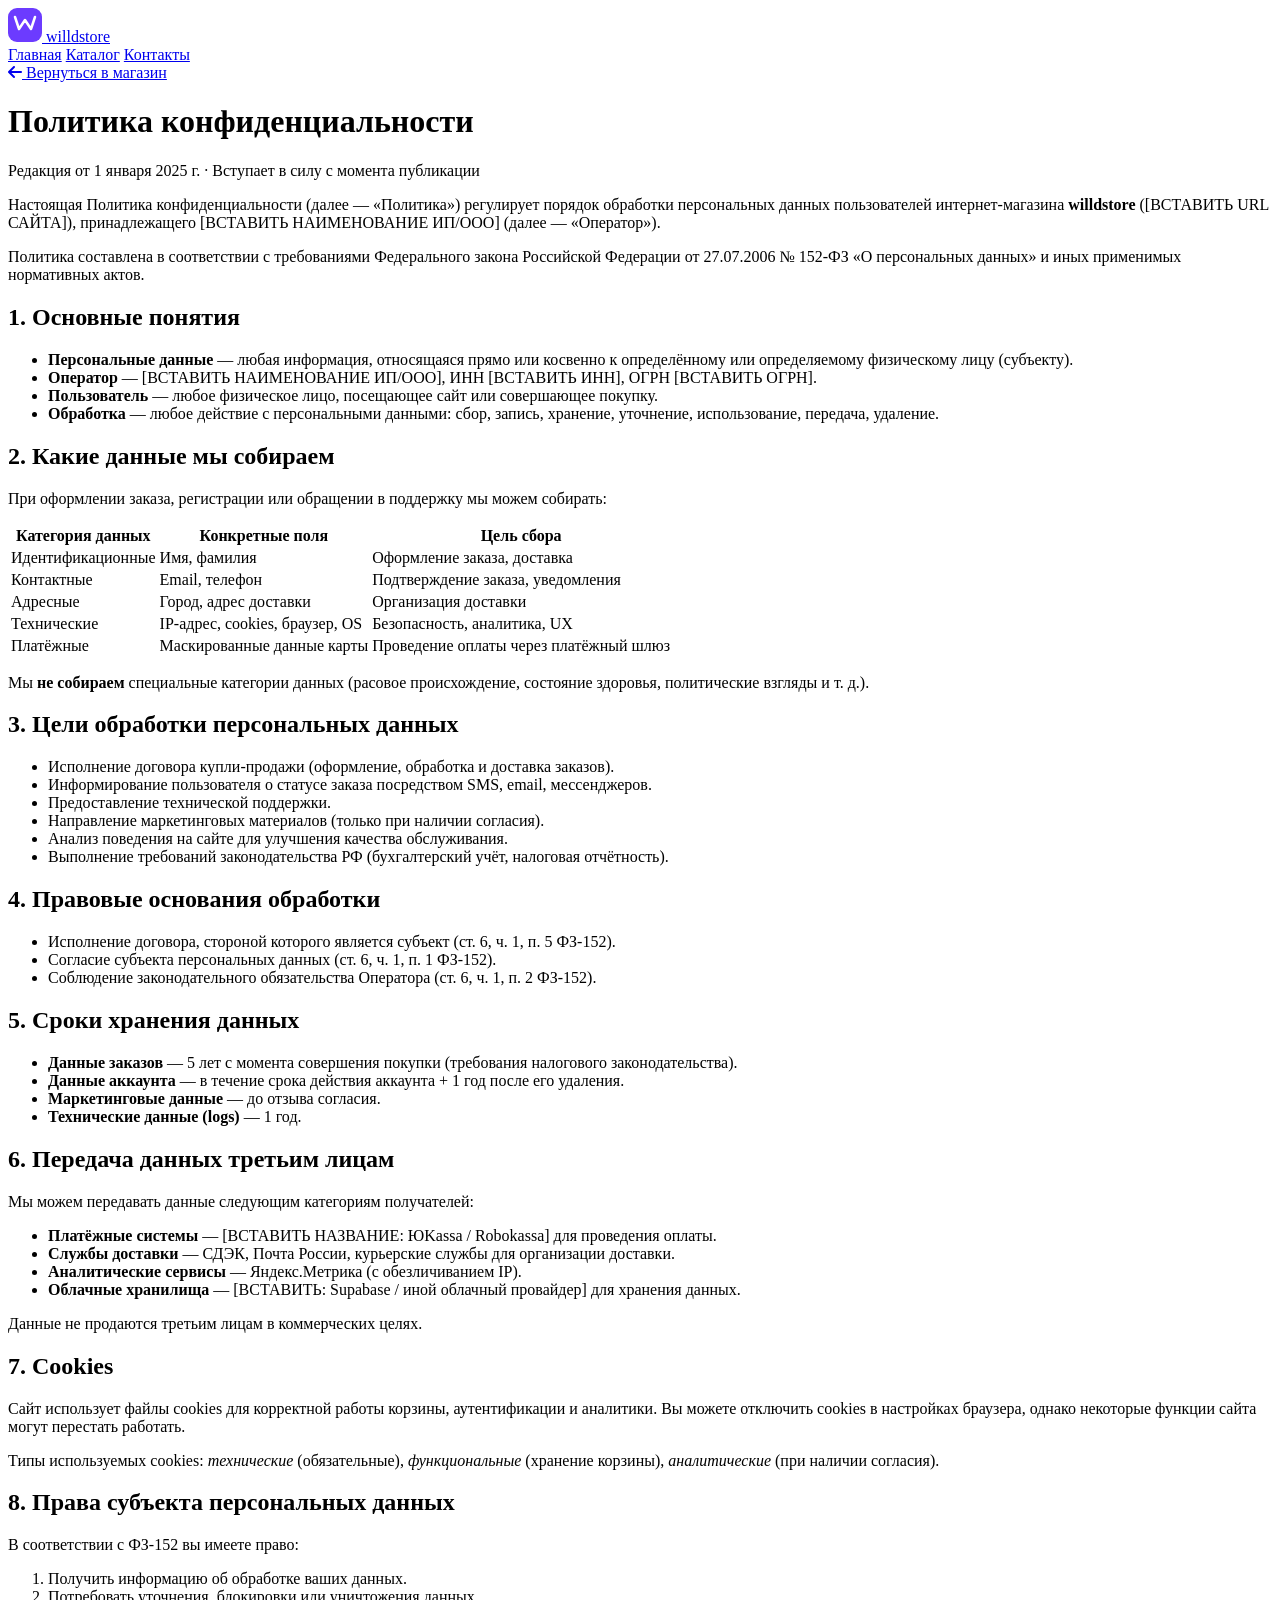
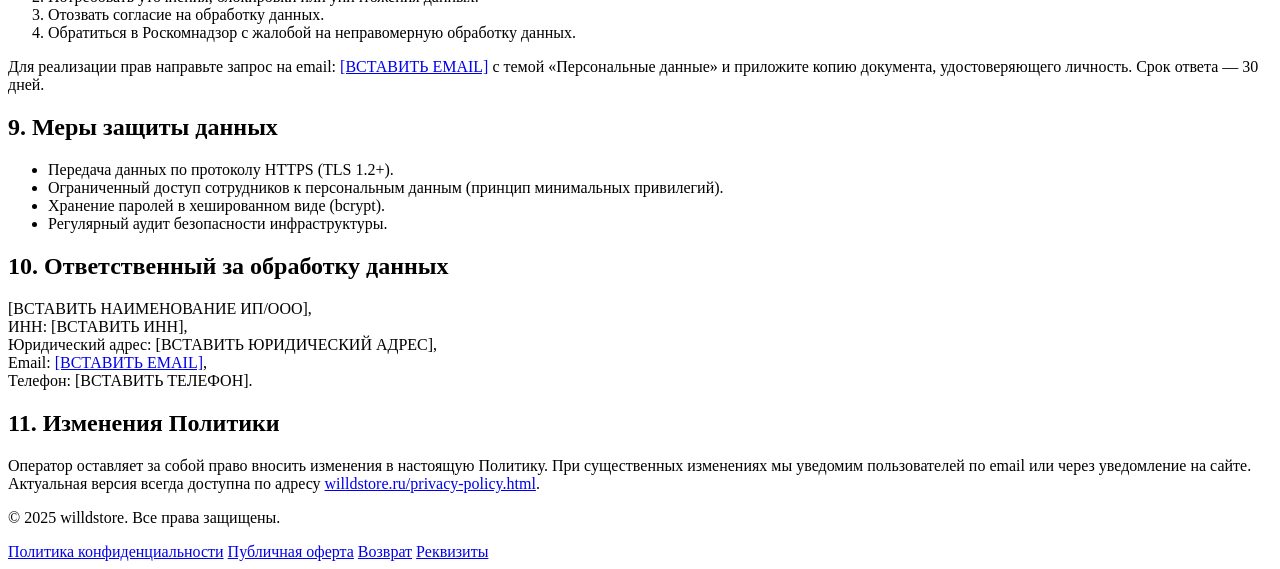
==== privacy-policy.html @ 0d5abaae "Add files via upload" ====
<!DOCTYPE html>
<html lang="ru">
<head>
  <meta charset="UTF-8">
  <meta name="viewport" content="width=device-width, initial-scale=1.0">
  <title>Политика конфиденциальности | willdstore</title>
  <meta name="description" content="Политика конфиденциальности и обработки персональных данных интернет-магазина willdstore в соответствии с Федеральным законом №152-ФЗ.">
  <meta name="robots" content="noindex, follow">
  <link rel="stylesheet" href="css/style.css">
  <link rel="stylesheet"
    href="https://cdnjs.cloudflare.com/ajax/libs/font-awesome/6.5.0/css/all.min.css"
    crossorigin="anonymous" referrerpolicy="no-referrer">
  <link rel="preconnect" href="https://fonts.googleapis.com">
  <link href="https://fonts.googleapis.com/css2?family=Inter:wght@400;500;600;700;800&display=swap" rel="stylesheet">
  <style>
    body { opacity: 1; }
  </style>
</head>
<body class="is-loaded">

<!-- Минималистичная шапка -->
<header class="header" role="banner">
  <div class="container header__inner">
    <a href="index.html" class="header__logo" aria-label="willdstore — главная">
      <svg width="34" height="34" viewBox="0 0 34 34" fill="none" aria-hidden="true">
        <rect width="34" height="34" rx="9" fill="#6c3bff"/>
        <path d="M7 9l4 12 6-9 6 9 4-12" stroke="#fff" stroke-width="2.5" stroke-linecap="round" stroke-linejoin="round"/>
      </svg>
      willd<span class="header__logo-accent">store</span>
    </a>
    <nav class="header__nav" aria-label="Основная навигация">
      <a href="index.html#/" class="nav__link">Главная</a>
      <a href="index.html#/catalog" class="nav__link">Каталог</a>
      <a href="contacts.html" class="nav__link">Контакты</a>
    </nav>
  </div>
</header>

<main class="legal-page" role="main">
  <div class="container">

    <div class="legal-header">
      <a href="index.html" class="legal-header__back">
        <i class="fas fa-arrow-left" aria-hidden="true"></i> Вернуться в магазин
      </a>
      <h1>Политика конфиденциальности</h1>
      <p class="legal-header__date">Редакция от 1 января 2025 г. · Вступает в силу с момента публикации</p>
    </div>

    <article class="legal-content">

      <p>
        Настоящая Политика конфиденциальности (далее — «Политика») регулирует порядок обработки
        персональных данных пользователей интернет-магазина <strong>willdstore</strong>
        (<span class="placeholder">[ВСТАВИТЬ URL САЙТА]</span>),
        принадлежащего <span class="placeholder">[ВСТАВИТЬ НАИМЕНОВАНИЕ ИП/ООО]</span>
        (далее — «Оператор»).
      </p>
      <p>
        Политика составлена в соответствии с требованиями Федерального закона Российской Федерации
        от 27.07.2006 № 152-ФЗ «О персональных данных» и иных применимых нормативных актов.
      </p>

      <h2>1. Основные понятия</h2>
      <ul>
        <li><strong>Персональные данные</strong> — любая информация, относящаяся прямо или косвенно к определённому или определяемому физическому лицу (субъекту).</li>
        <li><strong>Оператор</strong> — <span class="placeholder">[ВСТАВИТЬ НАИМЕНОВАНИЕ ИП/ООО]</span>, ИНН <span class="placeholder">[ВСТАВИТЬ ИНН]</span>, ОГРН <span class="placeholder">[ВСТАВИТЬ ОГРН]</span>.</li>
        <li><strong>Пользователь</strong> — любое физическое лицо, посещающее сайт или совершающее покупку.</li>
        <li><strong>Обработка</strong> — любое действие с персональными данными: сбор, запись, хранение, уточнение, использование, передача, удаление.</li>
      </ul>

      <h2>2. Какие данные мы собираем</h2>
      <p>При оформлении заказа, регистрации или обращении в поддержку мы можем собирать:</p>
      <table>
        <thead>
          <tr>
            <th>Категория данных</th>
            <th>Конкретные поля</th>
            <th>Цель сбора</th>
          </tr>
        </thead>
        <tbody>
          <tr>
            <td>Идентификационные</td>
            <td>Имя, фамилия</td>
            <td>Оформление заказа, доставка</td>
          </tr>
          <tr>
            <td>Контактные</td>
            <td>Email, телефон</td>
            <td>Подтверждение заказа, уведомления</td>
          </tr>
          <tr>
            <td>Адресные</td>
            <td>Город, адрес доставки</td>
            <td>Организация доставки</td>
          </tr>
          <tr>
            <td>Технические</td>
            <td>IP-адрес, cookies, браузер, OS</td>
            <td>Безопасность, аналитика, UX</td>
          </tr>
          <tr>
            <td>Платёжные</td>
            <td>Маскированные данные карты</td>
            <td>Проведение оплаты через платёжный шлюз</td>
          </tr>
        </tbody>
      </table>
      <p>Мы <strong>не собираем</strong> специальные категории данных (расовое происхождение, состояние здоровья, политические взгляды и т. д.).</p>

      <h2>3. Цели обработки персональных данных</h2>
      <ul>
        <li>Исполнение договора купли-продажи (оформление, обработка и доставка заказов).</li>
        <li>Информирование пользователя о статусе заказа посредством SMS, email, мессенджеров.</li>
        <li>Предоставление технической поддержки.</li>
        <li>Направление маркетинговых материалов (только при наличии согласия).</li>
        <li>Анализ поведения на сайте для улучшения качества обслуживания.</li>
        <li>Выполнение требований законодательства РФ (бухгалтерский учёт, налоговая отчётность).</li>
      </ul>

      <h2>4. Правовые основания обработки</h2>
      <ul>
        <li>Исполнение договора, стороной которого является субъект (ст. 6, ч. 1, п. 5 ФЗ-152).</li>
        <li>Согласие субъекта персональных данных (ст. 6, ч. 1, п. 1 ФЗ-152).</li>
        <li>Соблюдение законодательного обязательства Оператора (ст. 6, ч. 1, п. 2 ФЗ-152).</li>
      </ul>

      <h2>5. Сроки хранения данных</h2>
      <ul>
        <li><strong>Данные заказов</strong> — 5 лет с момента совершения покупки (требования налогового законодательства).</li>
        <li><strong>Данные аккаунта</strong> — в течение срока действия аккаунта + 1 год после его удаления.</li>
        <li><strong>Маркетинговые данные</strong> — до отзыва согласия.</li>
        <li><strong>Технические данные (logs)</strong> — 1 год.</li>
      </ul>

      <h2>6. Передача данных третьим лицам</h2>
      <p>Мы можем передавать данные следующим категориям получателей:</p>
      <ul>
        <li><strong>Платёжные системы</strong> — <span class="placeholder">[ВСТАВИТЬ НАЗВАНИЕ: ЮKassa / Robokassa]</span> для проведения оплаты.</li>
        <li><strong>Службы доставки</strong> — СДЭК, Почта России, курьерские службы для организации доставки.</li>
        <li><strong>Аналитические сервисы</strong> — Яндекс.Метрика (с обезличиванием IP).</li>
        <li><strong>Облачные хранилища</strong> — <span class="placeholder">[ВСТАВИТЬ: Supabase / иной облачный провайдер]</span> для хранения данных.</li>
      </ul>
      <p>Данные не продаются третьим лицам в коммерческих целях.</p>

      <h2>7. Cookies</h2>
      <p>
        Сайт использует файлы cookies для корректной работы корзины, аутентификации и аналитики.
        Вы можете отключить cookies в настройках браузера, однако некоторые функции сайта могут
        перестать работать.
      </p>
      <p>
        Типы используемых cookies: <em>технические</em> (обязательные), <em>функциональные</em>
        (хранение корзины), <em>аналитические</em> (при наличии согласия).
      </p>

      <h2>8. Права субъекта персональных данных</h2>
      <p>В соответствии с ФЗ-152 вы имеете право:</p>
      <ol>
        <li>Получить информацию об обработке ваших данных.</li>
        <li>Потребовать уточнения, блокировки или уничтожения данных.</li>
        <li>Отозвать согласие на обработку данных.</li>
        <li>Обратиться в Роскомнадзор с жалобой на неправомерную обработку данных.</li>
      </ol>
      <p>
        Для реализации прав направьте запрос на email:
        <a href="mailto:[ВСТАВИТЬ EMAIL]"><span class="placeholder">[ВСТАВИТЬ EMAIL]</span></a>
        с темой «Персональные данные» и приложите копию документа, удостоверяющего личность.
        Срок ответа — 30 дней.
      </p>

      <h2>9. Меры защиты данных</h2>
      <ul>
        <li>Передача данных по протоколу HTTPS (TLS 1.2+).</li>
        <li>Ограниченный доступ сотрудников к персональным данным (принцип минимальных привилегий).</li>
        <li>Хранение паролей в хешированном виде (bcrypt).</li>
        <li>Регулярный аудит безопасности инфраструктуры.</li>
      </ul>

      <h2>10. Ответственный за обработку данных</h2>
      <p>
        <span class="placeholder">[ВСТАВИТЬ НАИМЕНОВАНИЕ ИП/ООО]</span>,<br>
        ИНН: <span class="placeholder">[ВСТАВИТЬ ИНН]</span>,<br>
        Юридический адрес: <span class="placeholder">[ВСТАВИТЬ ЮРИДИЧЕСКИЙ АДРЕС]</span>,<br>
        Email: <a href="mailto:[ВСТАВИТЬ EMAIL]"><span class="placeholder">[ВСТАВИТЬ EMAIL]</span></a>,<br>
        Телефон: <span class="placeholder">[ВСТАВИТЬ ТЕЛЕФОН]</span>.
      </p>

      <h2>11. Изменения Политики</h2>
      <p>
        Оператор оставляет за собой право вносить изменения в настоящую Политику.
        При существенных изменениях мы уведомим пользователей по email или через уведомление на сайте.
        Актуальная версия всегда доступна по адресу
        <a href="privacy-policy.html">willdstore.ru/privacy-policy.html</a>.
      </p>

    </article>
  </div>
</main>

<footer class="footer" role="contentinfo" style="margin-top:auto">
  <div class="container">
    <div class="footer__bottom">
      <p>© 2025 willdstore. Все права защищены.</p>
      <nav class="footer__legal">
        <a href="privacy-policy.html">Политика конфиденциальности</a>
        <a href="public-offer.html">Публичная оферта</a>
        <a href="return-policy.html">Возврат</a>
        <a href="contacts.html">Реквизиты</a>
      </nav>
    </div>
  </div>
</footer>

</body>
</html>
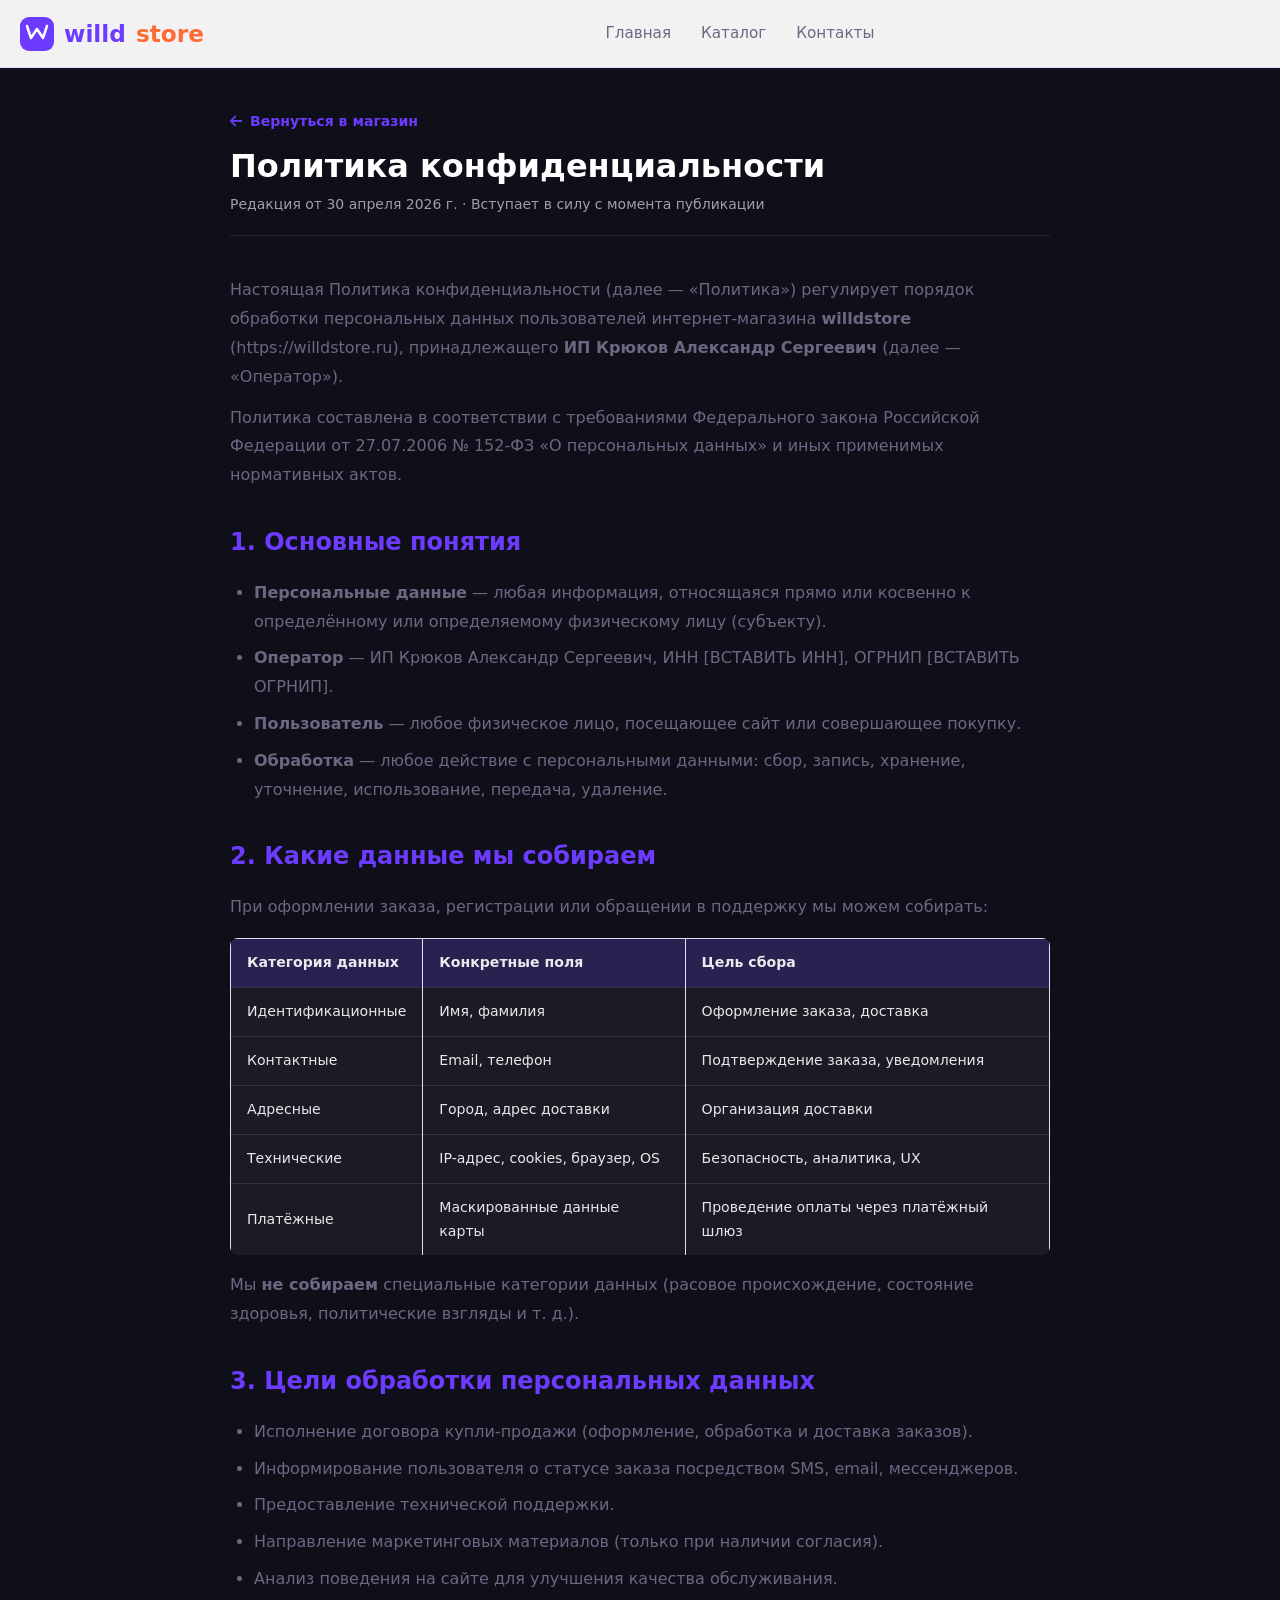
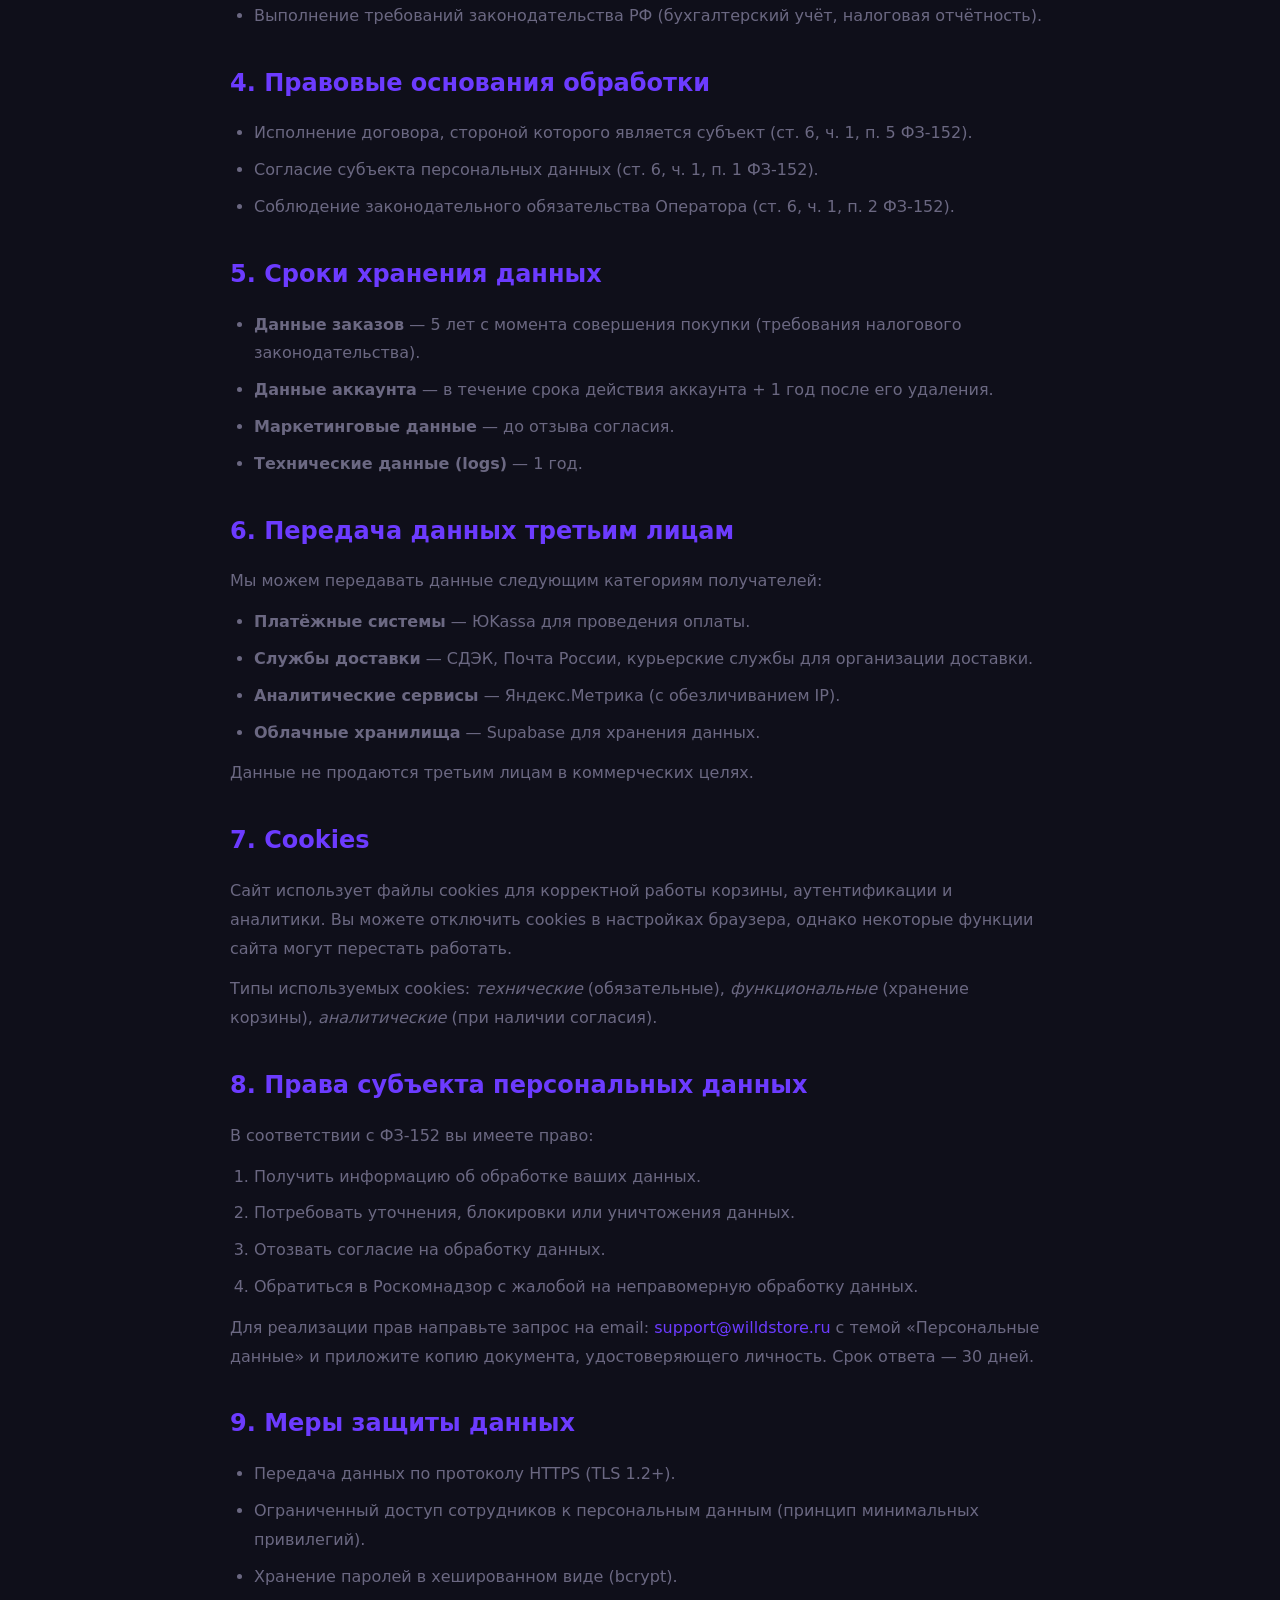
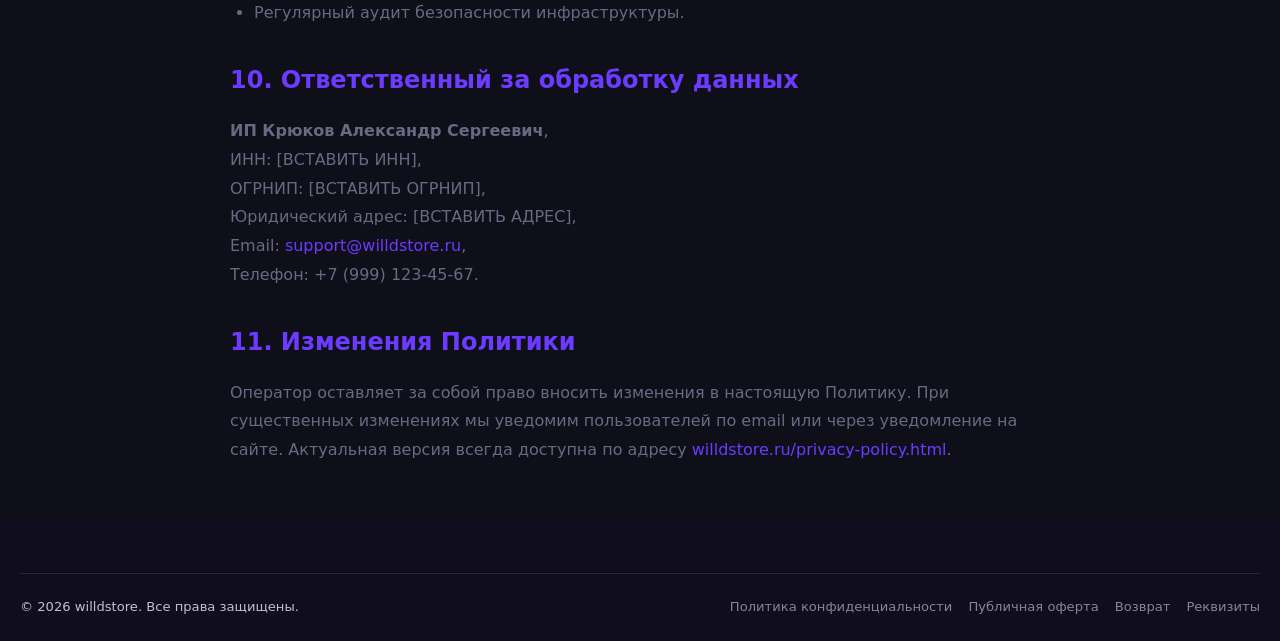
==== commit a320b07d: "Update privacy-policy.html" ====
--- a/privacy-policy.html
+++ b/privacy-policy.html
@@ -6,14 +6,40 @@
   <title>Политика конфиденциальности | willdstore</title>
   <meta name="description" content="Политика конфиденциальности и обработки персональных данных интернет-магазина willdstore в соответствии с Федеральным законом №152-ФЗ.">
   <meta name="robots" content="noindex, follow">
-  <link rel="stylesheet" href="css/style.css">
+  
+  <!-- ✅ Исправленные пути (с ведущим слэшем) -->
+  <link rel="stylesheet" href="/css/style.css">
   <link rel="stylesheet"
     href="https://cdnjs.cloudflare.com/ajax/libs/font-awesome/6.5.0/css/all.min.css"
-    crossorigin="anonymous" referrerpolicy="no-referrer">
+    referrerpolicy="no-referrer">
   <link rel="preconnect" href="https://fonts.googleapis.com">
   <link href="https://fonts.googleapis.com/css2?family=Inter:wght@400;500;600;700;800&display=swap" rel="stylesheet">
+  
   <style>
-    body { opacity: 1; }
+    body { opacity: 1; margin: 0; font-family: Inter, system-ui, sans-serif; background: #0f0f1a; color: #fff; }
+    .legal-page { padding: 40px 0; min-height: 80vh; }
+    .legal-header { margin-bottom: 40px; padding-bottom: 20px; border-bottom: 1px solid rgba(255,255,255,0.1); }
+    .legal-header__back { display: inline-flex; align-items: center; gap: 8px; color: #6c3bff; text-decoration: none; margin-bottom: 16px; }
+    .legal-header__back:hover { text-decoration: underline; }
+    .legal-header h1 { margin: 0 0 8px; font-size: 2rem; }
+    .legal-header__date { color: rgba(255,255,255,0.6); font-size: 0.875rem; margin: 0; }
+    .legal-content { line-height: 1.7; color: rgba(255,255,255,0.9); }
+    .legal-content h2 { color: #6c3bff; margin: 32px 0 16px; font-size: 1.5rem; }
+    .legal-content p { margin: 12px 0; }
+    .legal-content ul, .legal-content ol { margin: 12px 0; padding-left: 24px; }
+    .legal-content li { margin: 8px 0; }
+    .legal-content a { color: #6c3bff; text-decoration: none; }
+    .legal-content a:hover { text-decoration: underline; }
+    .legal-content table { width: 100%; border-collapse: collapse; margin: 16px 0; background: rgba(255,255,255,0.05); border-radius: 8px; overflow: hidden; }
+    .legal-content th, .legal-content td { padding: 12px 16px; text-align: left; border-bottom: 1px solid rgba(255,255,255,0.1); }
+    .legal-content th { background: rgba(108,59,255,0.2); font-weight: 600; }
+    .legal-content tr:last-child td { border-bottom: none; }
+    .placeholder { background: rgba(239,68,68,0.2); color: #f87171; padding: 2px 6px; border-radius: 4px; font-family: monospace; font-size: 0.9em; }
+    @media (max-width: 768px) {
+      .legal-page { padding: 24px 16px; }
+      .legal-content table { font-size: 0.875rem; }
+      .legal-content th, .legal-content td { padding: 8px 12px; }
+    }
   </style>
 </head>
 <body class="is-loaded">
@@ -21,7 +47,7 @@
 <!-- Минималистичная шапка -->
 <header class="header" role="banner">
   <div class="container header__inner">
-    <a href="index.html" class="header__logo" aria-label="willdstore — главная">
+    <a href="/" class="header__logo" aria-label="willdstore — главная">
       <svg width="34" height="34" viewBox="0 0 34 34" fill="none" aria-hidden="true">
         <rect width="34" height="34" rx="9" fill="#6c3bff"/>
         <path d="M7 9l4 12 6-9 6 9 4-12" stroke="#fff" stroke-width="2.5" stroke-linecap="round" stroke-linejoin="round"/>
@@ -29,9 +55,9 @@
       willd<span class="header__logo-accent">store</span>
     </a>
     <nav class="header__nav" aria-label="Основная навигация">
-      <a href="index.html#/" class="nav__link">Главная</a>
-      <a href="index.html#/catalog" class="nav__link">Каталог</a>
-      <a href="contacts.html" class="nav__link">Контакты</a>
+      <a href="/#/" class="nav__link">Главная</a>
+      <a href="/#/catalog" class="nav__link">Каталог</a>
+      <a href="/contacts.html" class="nav__link">Контакты</a>
     </nav>
   </div>
 </header>
@@ -40,11 +66,11 @@
   <div class="container">
 
     <div class="legal-header">
-      <a href="index.html" class="legal-header__back">
+      <a href="/" class="legal-header__back">
         <i class="fas fa-arrow-left" aria-hidden="true"></i> Вернуться в магазин
       </a>
       <h1>Политика конфиденциальности</h1>
-      <p class="legal-header__date">Редакция от 1 января 2025 г. · Вступает в силу с момента публикации</p>
+      <p class="legal-header__date">Редакция от 30 апреля 2026 г. · Вступает в силу с момента публикации</p>
     </div>
 
     <article class="legal-content">
@@ -52,8 +78,8 @@
       <p>
         Настоящая Политика конфиденциальности (далее — «Политика») регулирует порядок обработки
         персональных данных пользователей интернет-магазина <strong>willdstore</strong>
-        (<span class="placeholder">[ВСТАВИТЬ URL САЙТА]</span>),
-        принадлежащего <span class="placeholder">[ВСТАВИТЬ НАИМЕНОВАНИЕ ИП/ООО]</span>
+        (https://willdstore.ru),
+        принадлежащего <strong>ИП Крюков Александр Сергеевич</strong>
         (далее — «Оператор»).
       </p>
       <p>
@@ -64,7 +90,7 @@
       <h2>1. Основные понятия</h2>
       <ul>
         <li><strong>Персональные данные</strong> — любая информация, относящаяся прямо или косвенно к определённому или определяемому физическому лицу (субъекту).</li>
-        <li><strong>Оператор</strong> — <span class="placeholder">[ВСТАВИТЬ НАИМЕНОВАНИЕ ИП/ООО]</span>, ИНН <span class="placeholder">[ВСТАВИТЬ ИНН]</span>, ОГРН <span class="placeholder">[ВСТАВИТЬ ОГРН]</span>.</li>
+        <li><strong>Оператор</strong> — ИП Крюков Александр Сергеевич, ИНН [ВСТАВИТЬ ИНН], ОГРНИП [ВСТАВИТЬ ОГРНИП].</li>
         <li><strong>Пользователь</strong> — любое физическое лицо, посещающее сайт или совершающее покупку.</li>
         <li><strong>Обработка</strong> — любое действие с персональными данными: сбор, запись, хранение, уточнение, использование, передача, удаление.</li>
       </ul>
@@ -137,10 +163,10 @@
       <h2>6. Передача данных третьим лицам</h2>
       <p>Мы можем передавать данные следующим категориям получателей:</p>
       <ul>
-        <li><strong>Платёжные системы</strong> — <span class="placeholder">[ВСТАВИТЬ НАЗВАНИЕ: ЮKassa / Robokassa]</span> для проведения оплаты.</li>
+        <li><strong>Платёжные системы</strong> — ЮKassa для проведения оплаты.</li>
         <li><strong>Службы доставки</strong> — СДЭК, Почта России, курьерские службы для организации доставки.</li>
         <li><strong>Аналитические сервисы</strong> — Яндекс.Метрика (с обезличиванием IP).</li>
-        <li><strong>Облачные хранилища</strong> — <span class="placeholder">[ВСТАВИТЬ: Supabase / иной облачный провайдер]</span> для хранения данных.</li>
+        <li><strong>Облачные хранилища</strong> — Supabase для хранения данных.</li>
       </ul>
       <p>Данные не продаются третьим лицам в коммерческих целях.</p>
 
@@ -165,7 +191,7 @@
       </ol>
       <p>
         Для реализации прав направьте запрос на email:
-        <a href="mailto:[ВСТАВИТЬ EMAIL]"><span class="placeholder">[ВСТАВИТЬ EMAIL]</span></a>
+        <a href="mailto:support@willdstore.ru">support@willdstore.ru</a>
         с темой «Персональные данные» и приложите копию документа, удостоверяющего личность.
         Срок ответа — 30 дней.
       </p>
@@ -180,11 +206,12 @@
 
       <h2>10. Ответственный за обработку данных</h2>
       <p>
-        <span class="placeholder">[ВСТАВИТЬ НАИМЕНОВАНИЕ ИП/ООО]</span>,<br>
-        ИНН: <span class="placeholder">[ВСТАВИТЬ ИНН]</span>,<br>
-        Юридический адрес: <span class="placeholder">[ВСТАВИТЬ ЮРИДИЧЕСКИЙ АДРЕС]</span>,<br>
-        Email: <a href="mailto:[ВСТАВИТЬ EMAIL]"><span class="placeholder">[ВСТАВИТЬ EMAIL]</span></a>,<br>
-        Телефон: <span class="placeholder">[ВСТАВИТЬ ТЕЛЕФОН]</span>.
+        <strong>ИП Крюков Александр Сергеевич</strong>,<br>
+        ИНН: [ВСТАВИТЬ ИНН],<br>
+        ОГРНИП: [ВСТАВИТЬ ОГРНИП],<br>
+        Юридический адрес: [ВСТАВИТЬ АДРЕС],<br>
+        Email: <a href="mailto:support@willdstore.ru">support@willdstore.ru</a>,<br>
+        Телефон: +7 (999) 123-45-67.
       </p>
 
       <h2>11. Изменения Политики</h2>
@@ -192,7 +219,7 @@
         Оператор оставляет за собой право вносить изменения в настоящую Политику.
         При существенных изменениях мы уведомим пользователей по email или через уведомление на сайте.
         Актуальная версия всегда доступна по адресу
-        <a href="privacy-policy.html">willdstore.ru/privacy-policy.html</a>.
+        <a href="/privacy-policy.html">willdstore.ru/privacy-policy.html</a>.
       </p>
 
     </article>
@@ -202,12 +229,12 @@
 <footer class="footer" role="contentinfo" style="margin-top:auto">
   <div class="container">
     <div class="footer__bottom">
-      <p>© 2025 willdstore. Все права защищены.</p>
+      <p>© 2026 willdstore. Все права защищены.</p>
       <nav class="footer__legal">
-        <a href="privacy-policy.html">Политика конфиденциальности</a>
-        <a href="public-offer.html">Публичная оферта</a>
-        <a href="return-policy.html">Возврат</a>
-        <a href="contacts.html">Реквизиты</a>
+        <a href="/privacy-policy.html">Политика конфиденциальности</a>
+        <a href="/public-offer.html">Публичная оферта</a>
+        <a href="/return-policy.html">Возврат</a>
+        <a href="/contacts.html">Реквизиты</a>
       </nav>
     </div>
   </div>
--- a/css/style.css
+++ b/css/style.css
@@ -0,0 +1,568 @@
+/* ════════════════════════════════════════
+   willdstore — style.css
+   Mobile-first, CSS Custom Properties,
+   Flex/Grid, адаптив до 320px
+   ════════════════════════════════════════ */
+
+/* ── 1. Reset ───────────────────────────── */
+*, *::before, *::after { box-sizing: border-box; margin: 0; padding: 0; }
+html { scroll-behavior: smooth; -webkit-text-size-adjust: 100%; }
+body { font-family: 'Inter', 'Segoe UI', Arial, sans-serif; background: var(--bg); color: var(--text); line-height: 1.6; min-height: 100vh; display: flex; flex-direction: column; opacity: 0; transition: opacity .25s; }
+body.is-loaded { opacity: 1; }
+body.nav-open { overflow: hidden; }
+img { max-width: 100%; height: auto; display: block; }
+a { text-decoration: none; color: inherit; }
+ul, ol { list-style: none; }
+button { cursor: pointer; border: none; background: none; font: inherit; }
+input, select, textarea { font: inherit; }
+main { flex: 1; }
+fieldset { border: none; }
+legend { font: inherit; }
+
+/* ── 2. Переменные ─────────────────────── */
+:root {
+  --primary:        #6c3bff;
+  --primary-dark:   #5228e8;
+  --primary-light:  #ede8ff;
+  --accent:         #ff6b35;
+  --accent-dark:    #e55a27;
+  --success:        #22c55e;
+  --danger:         #ef4444;
+  --warning:        #f59e0b;
+
+  --bg:             #f8f7ff;
+  --bg-card:        #ffffff;
+  --bg-muted:       #f1f0f7;
+  --border:         #e2dff5;
+
+  --text:           #1a1730;
+  --text-muted:     #6b6882;
+  --text-light:     #9997b0;
+
+  --shadow-sm:      0 1px 4px rgba(108,59,255,.08);
+  --shadow:         0 4px 16px rgba(108,59,255,.12);
+  --shadow-lg:      0 12px 40px rgba(108,59,255,.18);
+
+  --radius-sm:      6px;
+  --radius:         12px;
+  --radius-lg:      20px;
+  --radius-full:    9999px;
+
+  --transition:     .2s ease;
+  --header-h:       68px;
+  --container:      1280px;
+}
+
+/* ── 3. Утилиты ─────────────────────────── */
+.sr-only { position: absolute; width: 1px; height: 1px; padding: 0; margin: -1px; overflow: hidden; clip: rect(0,0,0,0); white-space: nowrap; border: 0; }
+.container { max-width: var(--container); margin: 0 auto; padding: 0 20px; }
+.section { padding: 64px 0; }
+.section--muted { background: var(--bg-muted); }
+.section-sm { padding: 40px 0; }
+.section-foot { text-align: center; margin-top: 32px; }
+.text-success { color: var(--success); }
+.text-danger  { color: var(--danger); }
+.text-muted   { color: var(--text-muted); }
+.btn-link { background: none; border: none; color: var(--primary); cursor: pointer; text-decoration: underline; font: inherit; padding: 0; }
+
+/* ── 4. Типографика ─────────────────────── */
+h1 { font-size: clamp(1.8rem, 4vw, 3rem); font-weight: 800; line-height: 1.15; }
+h2 { font-size: clamp(1.4rem, 3vw, 2.2rem); font-weight: 700; }
+h3 { font-size: clamp(1.05rem, 2vw, 1.35rem); font-weight: 600; }
+.page-title { margin-bottom: 24px; display: flex; align-items: center; gap: 12px; }
+.page-title__count { font-size: 1.1rem; color: var(--text-muted); font-weight: 500; }
+
+/* ── 5. Кнопки ──────────────────────────── */
+.btn {
+  display: inline-flex; align-items: center; justify-content: center;
+  gap: 8px; padding: 12px 24px;
+  border-radius: var(--radius-full);
+  font-weight: 600; font-size: .95rem;
+  transition: all var(--transition);
+  white-space: nowrap; cursor: pointer;
+}
+.btn:focus-visible { outline: 3px solid var(--primary); outline-offset: 2px; }
+.btn--primary { background: var(--primary); color: #fff; box-shadow: 0 4px 14px rgba(108,59,255,.38); }
+.btn--primary:hover { background: var(--primary-dark); transform: translateY(-1px); }
+.btn--primary:active { transform: none; }
+.btn--primary:disabled, .btn--primary[aria-disabled="true"] { opacity: .5; pointer-events: none; }
+.btn--accent  { background: var(--accent); color: #fff; box-shadow: 0 4px 14px rgba(255,107,53,.35); }
+.btn--accent:hover { background: var(--accent-dark); }
+.btn--outline { border: 2px solid var(--primary); color: var(--primary); }
+.btn--outline:hover { background: var(--primary); color: #fff; }
+.btn--outline-light { border: 2px solid rgba(255,255,255,.5); color: #fff; }
+.btn--outline-light:hover { background: rgba(255,255,255,.15); }
+.btn--ghost { color: var(--text-muted); }
+.btn--ghost:hover { color: var(--primary); background: var(--primary-light); }
+.btn--sm  { padding: 8px 16px; font-size: .85rem; }
+.btn--lg  { padding: 15px 32px; font-size: 1.05rem; }
+.btn--full { width: 100%; }
+.btn--icon { padding: 10px; border-radius: var(--radius-full); }
+.btn--icon.is-active { color: var(--danger); border-color: var(--danger); background: #fff0f0; }
+
+/* ── 6. Бейджи ──────────────────────────── */
+.badge { display: inline-flex; align-items: center; justify-content: center; padding: 3px 9px; border-radius: var(--radius-full); font-size: .7rem; font-weight: 700; text-transform: uppercase; letter-spacing: .05em; }
+.badge--new    { background: var(--success); color: #fff; }
+.badge--hit    { background: var(--accent);  color: #fff; }
+.badge--sale   { background: var(--danger);  color: #fff; }
+.badge--status { background: #e8f5e9; color: var(--success); }
+
+/* ── 7. Header ──────────────────────────── */
+.header { position: sticky; top: 0; z-index: 1000; height: var(--header-h); background: rgba(255,255,255,.95); backdrop-filter: blur(12px); -webkit-backdrop-filter: blur(12px); border-bottom: 1px solid var(--border); box-shadow: var(--shadow-sm); }
+.header__inner { height: 100%; display: flex; align-items: center; gap: 16px; }
+
+.header__logo { display: flex; align-items: center; gap: 10px; font-size: 1.45rem; font-weight: 900; color: var(--primary); white-space: nowrap; }
+.header__logo svg { flex-shrink: 0; }
+.header__logo-accent { color: var(--accent); }
+
+.header__nav { display: flex; gap: 2px; margin: 0 auto; }
+.nav__link { padding: 8px 14px; border-radius: var(--radius-sm); font-weight: 500; font-size: .95rem; color: var(--text-muted); transition: all var(--transition); }
+.nav__link:hover, .nav__link.is-active { color: var(--primary); background: var(--primary-light); }
+.nav__link:focus-visible { outline: 2px solid var(--primary); }
+
+/* Поиск в шапке */
+.header__search { position: relative; flex: 0 0 200px; }
+.header__search-icon { position: absolute; left: 12px; top: 50%; transform: translateY(-50%); color: var(--text-light); font-size: .9rem; pointer-events: none; }
+.header__search input { width: 100%; padding: 8px 36px 8px 36px; border: 1.5px solid var(--border); border-radius: var(--radius-full); background: var(--bg); font-size: .9rem; transition: all var(--transition); }
+.header__search input:focus { outline: none; border-color: var(--primary); box-shadow: 0 0 0 3px rgba(108,59,255,.12); }
+.header__search-clear { position: absolute; right: 10px; top: 50%; transform: translateY(-50%); color: var(--text-light); font-size: .8rem; cursor: pointer; display: none; }
+.header__search input:not(:placeholder-shown) + .header__search-clear { display: block; }
+
+/* Кнопки-иконки в шапке */
+.header__actions { display: flex; gap: 4px; }
+.header__btn { position: relative; width: 42px; height: 42px; display: flex; align-items: center; justify-content: center; border-radius: var(--radius-full); color: var(--text-muted); transition: all var(--transition); font-size: 1rem; }
+.header__btn:hover { color: var(--primary); background: var(--primary-light); }
+.header__btn:focus-visible { outline: 2px solid var(--primary); }
+.header__user-avatar { width: 30px; height: 30px; background: var(--primary); border-radius: 50%; color: #fff; display: flex; align-items: center; justify-content: center; font-weight: 700; font-size: .85rem; }
+
+/* Бейдж-счётчик */
+.cart-badge, .fav-badge { position: absolute; top: 2px; right: 2px; min-width: 18px; height: 18px; padding: 0 4px; background: var(--accent); color: #fff; font-size: .62rem; font-weight: 700; border-radius: var(--radius-full); display: flex; align-items: center; justify-content: center; border: 2px solid #fff; }
+
+/* Бургер */
+.burger { display: none; flex-direction: column; gap: 5px; padding: 8px; width: 42px; height: 42px; align-items: center; justify-content: center; }
+.burger span { display: block; width: 22px; height: 2px; background: var(--text); border-radius: 2px; transition: all var(--transition); transform-origin: center; }
+
+/* Мобильное меню */
+.mobile-nav { display: none; position: fixed; inset: var(--header-h) 0 0 0; z-index: 999; background: #fff; padding: 20px; flex-direction: column; gap: 6px; overflow-y: auto; }
+.mobile-nav.is-open { display: flex; }
+.mobile-nav__link { padding: 14px 16px; border-radius: var(--radius); font-weight: 500; font-size: 1rem; color: var(--text); display: flex; align-items: center; gap: 12px; transition: all var(--transition); }
+.mobile-nav__link:hover, .mobile-nav__link.is-active { color: var(--primary); background: var(--primary-light); }
+.mobile-nav__search { padding: 12px 16px; }
+
+/* ── 8. Hero ─────────────────────────────── */
+.hero { background: linear-gradient(135deg, #1a1730 0%, #3d2099 55%, #6c3bff 100%); color: #fff; padding: 80px 0 60px; position: relative; overflow: hidden; }
+.hero::before { content: ''; position: absolute; top: -40%; right: -5%; width: 500px; height: 500px; background: radial-gradient(circle, rgba(255,107,53,.3) 0%, transparent 70%); border-radius: 50%; pointer-events: none; }
+.hero__inner { position: relative; display: grid; grid-template-columns: 1fr 1fr; gap: 40px; align-items: center; }
+.hero__label { display: inline-flex; align-items: center; gap: 8px; background: rgba(255,255,255,.15); border: 1px solid rgba(255,255,255,.25); border-radius: var(--radius-full); padding: 6px 14px; font-size: .85rem; font-weight: 600; margin-bottom: 16px; }
+.hero__title { color: #fff; margin-bottom: 16px; }
+.hero__title-accent { color: var(--accent); }
+.hero__subtitle { color: rgba(255,255,255,.82); font-size: 1.05rem; margin-bottom: 28px; }
+.hero__actions { display: flex; gap: 12px; flex-wrap: wrap; }
+.hero__stats { display: flex; gap: 28px; margin-top: 36px; flex-wrap: wrap; }
+.hero__stat-num { font-size: 1.9rem; font-weight: 800; color: #fff; display: block; }
+.hero__stat-label { font-size: .78rem; color: rgba(255,255,255,.65); text-transform: uppercase; letter-spacing: .06em; }
+.hero__visual { display: flex; gap: 12px; justify-content: flex-end; }
+.hero__card { background: rgba(255,255,255,.12); border: 1px solid rgba(255,255,255,.2); border-radius: var(--radius-lg); overflow: hidden; flex: 1; max-width: 195px; transition: transform var(--transition); }
+.hero__card:hover { transform: translateY(-6px); }
+.hero__card-img { width: 100%; aspect-ratio: 3/4; object-fit: cover; }
+.hero__card-body { padding: 12px; }
+.hero__card-name { font-weight: 600; font-size: .82rem; color: #fff; margin-bottom: 4px; }
+.hero__card-price { font-weight: 800; color: var(--accent); font-size: .95rem; }
+
+/* ── 9. Section Heads ───────────────────── */
+.section-head { text-align: center; margin-bottom: 36px; }
+.section-head__label { display: inline-block; font-size: .78rem; font-weight: 700; text-transform: uppercase; letter-spacing: .12em; color: var(--primary); background: var(--primary-light); padding: 4px 12px; border-radius: var(--radius-full); margin-bottom: 10px; }
+.section-head__title { margin-bottom: 8px; }
+.section-head__sub { color: var(--text-muted); max-width: 500px; margin: 0 auto; }
+
+/* ── 10. Карточка товара ─────────────────── */
+.products-grid { display: grid; grid-template-columns: repeat(auto-fill, minmax(240px, 1fr)); gap: 20px; }
+
+.product-card { background: var(--bg-card); border: 1px solid var(--border); border-radius: var(--radius-lg); overflow: hidden; transition: all var(--transition); position: relative; }
+.product-card:hover { box-shadow: var(--shadow-lg); transform: translateY(-4px); border-color: var(--primary); }
+.product-card:focus-within { box-shadow: var(--shadow); }
+
+.product-card__badges { position: absolute; top: 12px; left: 12px; display: flex; flex-direction: column; gap: 6px; z-index: 2; pointer-events: none; }
+.product-card__fav { position: absolute; top: 12px; right: 12px; z-index: 2; width: 34px; height: 34px; background: rgba(255,255,255,.92); backdrop-filter: blur(4px); border-radius: var(--radius-full); display: flex; align-items: center; justify-content: center; color: var(--text-light); font-size: .9rem; transition: all var(--transition); border: 1.5px solid var(--border); }
+.product-card__fav:hover { color: var(--danger); border-color: var(--danger); }
+.product-card__fav.is-active { color: var(--danger); border-color: var(--danger); background: #fff0f0; }
+.product-card__fav:focus-visible { outline: 2px solid var(--primary); }
+
+.product-card__img-wrap { display: block; overflow: hidden; aspect-ratio: 3/4; background: var(--bg-muted); }
+.product-card__img { width: 100%; height: 100%; object-fit: cover; transition: transform .4s ease; }
+.product-card:hover .product-card__img { transform: scale(1.05); }
+
+.product-card__body { padding: 14px; }
+.product-card__brand { font-size: .73rem; color: var(--text-light); text-transform: uppercase; letter-spacing: .08em; margin-bottom: 4px; }
+.product-card__title-link { display: block; }
+.product-card__name { font-weight: 600; font-size: .92rem; color: var(--text); margin-bottom: 8px; line-height: 1.35; display: -webkit-box; -webkit-line-clamp: 2; -webkit-box-orient: vertical; overflow: hidden; }
+.product-card__rating { display: flex; align-items: center; gap: 5px; margin-bottom: 10px; }
+.stars { color: var(--warning); font-size: .78rem; letter-spacing: 1px; }
+.product-card__reviews { font-size: .75rem; color: var(--text-muted); }
+.product-card__footer { display: flex; align-items: center; justify-content: space-between; gap: 8px; }
+.product-card__prices { display: flex; flex-direction: column; }
+.product-card__price { font-size: 1.1rem; font-weight: 800; color: var(--primary); }
+.product-card__old-price { font-size: .78rem; color: var(--text-light); text-decoration: line-through; }
+.product-card__add { width: 36px; height: 36px; background: var(--primary); color: #fff; border-radius: var(--radius-full); display: flex; align-items: center; justify-content: center; font-size: .95rem; transition: all var(--transition); flex-shrink: 0; }
+.product-card__add:hover { background: var(--primary-dark); transform: scale(1.1); }
+.product-card__add.is-in-cart { background: var(--success); }
+.product-card__add:focus-visible { outline: 2px solid var(--primary); }
+
+/* ── 11. Категории ──────────────────────── */
+.cats-grid { display: grid; grid-template-columns: repeat(auto-fill, minmax(200px, 1fr)); gap: 16px; }
+.cat-card { background: var(--bg-card); border: 2px solid var(--border); border-radius: var(--radius-lg); padding: 28px 20px; text-align: center; display: flex; flex-direction: column; align-items: center; gap: 10px; transition: all var(--transition); }
+.cat-card:hover, .cat-card.is-active { border-color: var(--primary); background: var(--primary-light); box-shadow: var(--shadow); }
+.cat-card:focus-visible { outline: 3px solid var(--primary); }
+.cat-card__icon { font-size: 2rem; color: var(--primary); }
+.cat-card__name { font-weight: 600; font-size: .95rem; color: var(--text); }
+.cat-card__count { font-size: .8rem; color: var(--text-muted); }
+
+/* ── 12. Преимущества ───────────────────── */
+.adv-grid { display: grid; grid-template-columns: repeat(auto-fill, minmax(220px, 1fr)); gap: 20px; }
+.adv-card { background: var(--bg-card); border: 1px solid var(--border); border-radius: var(--radius-lg); padding: 28px 22px; text-align: center; }
+.adv-card__icon { width: 56px; height: 56px; margin: 0 auto 14px; background: var(--primary-light); border-radius: var(--radius-full); display: flex; align-items: center; justify-content: center; font-size: 1.3rem; color: var(--primary); }
+.adv-card__title { font-weight: 700; margin-bottom: 8px; }
+.adv-card__text { font-size: .88rem; color: var(--text-muted); line-height: 1.65; }
+
+/* ── 13. Отзывы ─────────────────────────── */
+.reviews-grid { display: grid; grid-template-columns: repeat(auto-fill, minmax(280px, 1fr)); gap: 20px; }
+.reviews-grid--compact .review-card { padding: 14px; }
+.review-card { background: var(--bg-card); border: 1px solid var(--border); border-radius: var(--radius-lg); padding: 20px; }
+.review-card__head { display: flex; align-items: center; gap: 12px; margin-bottom: 12px; }
+.review-card__avatar { width: 46px; height: 46px; border-radius: 50%; overflow: hidden; flex-shrink: 0; }
+.review-card__initials { width: 100%; height: 100%; background: var(--primary); display: flex; align-items: center; justify-content: center; font-weight: 700; color: #fff; font-size: .95rem; }
+.review-card__name { font-weight: 600; font-size: .9rem; }
+.review-card__city { font-size: .78rem; color: var(--text-muted); }
+.review-card__rating { margin-left: auto; }
+.review-card__text { font-size: .88rem; color: var(--text-muted); line-height: 1.7; font-style: italic; margin-bottom: 8px; }
+.review-card__product { font-size: .78rem; color: var(--text-light); }
+.review-card__product a { color: var(--primary); }
+.empty-reviews { color: var(--text-muted); font-size: .9rem; }
+
+/* ── 14. Newsletter ─────────────────────── */
+.newsletter { background: linear-gradient(135deg, var(--primary) 0%, #9b59f5 100%); padding: 64px 0; }
+.newsletter__inner { display: flex; align-items: center; gap: 40px; flex-wrap: wrap; justify-content: space-between; }
+.newsletter__title { color: #fff; margin-bottom: 6px; }
+.newsletter__sub { color: rgba(255,255,255,.85); }
+.newsletter-form { display: flex; flex: 0 0 420px; max-width: 100%; background: rgba(255,255,255,.15); border: 1px solid rgba(255,255,255,.3); border-radius: var(--radius-full); overflow: hidden; }
+.newsletter-form__input { flex: 1; background: none; border: none; padding: 14px 20px; color: #fff; outline: none; font-size: .95rem; }
+.newsletter-form__input::placeholder { color: rgba(255,255,255,.6); }
+.newsletter-form__btn { background: #fff; color: var(--primary); padding: 14px 22px; font-weight: 700; font-size: .9rem; border-radius: 0 var(--radius-full) var(--radius-full) 0; white-space: nowrap; transition: all var(--transition); }
+.newsletter-form__btn:hover { background: var(--primary-light); }
+
+/* ── 15. Footer ─────────────────────────── */
+.footer { background: #0f0d1e; color: rgba(255,255,255,.75); padding: 56px 0 24px; }
+.footer__grid { display: grid; grid-template-columns: 2fr 1fr 1fr 1fr; gap: 40px; margin-bottom: 40px; }
+.footer__logo { font-size: 1.4rem; font-weight: 900; color: #fff; margin-bottom: 12px; }
+.footer__logo-accent { color: var(--accent); }
+.footer__desc { font-size: .88rem; line-height: 1.7; margin-bottom: 18px; }
+.footer__socials { display: flex; gap: 10px; }
+.footer__social { width: 38px; height: 38px; background: rgba(255,255,255,.08); border-radius: var(--radius-sm); display: flex; align-items: center; justify-content: center; color: rgba(255,255,255,.7); transition: all var(--transition); }
+.footer__social:hover { background: var(--primary); color: #fff; }
+.footer__social:focus-visible { outline: 2px solid var(--primary); }
+.footer__col-title { font-size: .82rem; font-weight: 700; color: #fff; text-transform: uppercase; letter-spacing: .1em; margin-bottom: 14px; }
+.footer__col-links { display: flex; flex-direction: column; gap: 8px; }
+.footer__col-links a { font-size: .88rem; transition: color var(--transition); }
+.footer__col-links a:hover { color: var(--primary); }
+.footer__bottom { border-top: 1px solid rgba(255,255,255,.1); padding-top: 22px; display: flex; justify-content: space-between; align-items: center; flex-wrap: wrap; gap: 12px; font-size: .82rem; }
+.footer__legal { display: flex; gap: 16px; flex-wrap: wrap; }
+.footer__legal a { color: rgba(255,255,255,.5); transition: color var(--transition); }
+.footer__legal a:hover { color: rgba(255,255,255,.8); }
+
+/* ── 16. Breadcrumb ─────────────────────── */
+.breadcrumb { padding: 14px 0; }
+.breadcrumb__list { display: flex; align-items: center; flex-wrap: wrap; gap: 4px; font-size: .82rem; color: var(--text-muted); }
+.breadcrumb__sep { margin: 0 2px; color: var(--border); }
+.breadcrumb__item--current { color: var(--text); font-weight: 500; }
+.breadcrumb__link { transition: color var(--transition); }
+.breadcrumb__link:hover { color: var(--primary); }
+
+/* ── 17. Каталог ────────────────────────── */
+.catalog-layout { display: grid; grid-template-columns: 260px 1fr; gap: 28px; align-items: start; }
+
+.filter-panel { background: var(--bg-card); border: 1px solid var(--border); border-radius: var(--radius-lg); padding: 22px; position: sticky; top: calc(var(--header-h) + 16px); }
+.filter-panel__head { display: flex; align-items: center; justify-content: space-between; margin-bottom: 18px; }
+.filter-panel__title { font-weight: 700; font-size: .95rem; display: flex; align-items: center; gap: 8px; }
+.filter-group { margin-bottom: 22px; }
+.filter-group__label { font-size: .75rem; font-weight: 700; text-transform: uppercase; letter-spacing: .08em; color: var(--text-muted); margin-bottom: 10px; }
+.filter-group__options { display: flex; flex-wrap: wrap; gap: 6px; }
+.filter-group__options--col { flex-direction: column; }
+.filter-chip { padding: 6px 13px; border-radius: var(--radius-full); font-size: .85rem; font-weight: 500; border: 1.5px solid var(--border); color: var(--text-muted); transition: all var(--transition); cursor: pointer; background: none; }
+.filter-chip:hover { border-color: var(--primary); color: var(--primary); }
+.filter-chip.is-active { background: var(--primary); border-color: var(--primary); color: #fff; }
+.filter-chip:focus-visible { outline: 2px solid var(--primary); }
+.price-range__inputs { display: flex; align-items: center; gap: 8px; }
+.price-range__input { flex: 1; padding: 8px 10px; border: 1.5px solid var(--border); border-radius: var(--radius-sm); font-size: .85rem; background: var(--bg); transition: all var(--transition); width: 0; }
+.price-range__input:focus { outline: none; border-color: var(--primary); }
+.price-range__sep { color: var(--text-light); flex-shrink: 0; }
+
+.catalog-toolbar { display: flex; align-items: center; justify-content: space-between; margin-bottom: 20px; gap: 12px; flex-wrap: wrap; }
+.catalog-toolbar__count { font-size: .88rem; color: var(--text-muted); }
+.catalog-sort { padding: 9px 14px; border: 1.5px solid var(--border); border-radius: var(--radius-sm); background: var(--bg-card); font-size: .9rem; color: var(--text); cursor: pointer; }
+.catalog-sort:focus { outline: none; border-color: var(--primary); }
+.filter-toggle-btn { display: none; }
+
+.pagination { display: flex; justify-content: center; align-items: center; gap: 6px; margin-top: 32px; }
+.page-btn { min-width: 38px; height: 38px; padding: 0 10px; border: 1.5px solid var(--border); border-radius: var(--radius-sm); font-weight: 600; font-size: .88rem; display: flex; align-items: center; justify-content: center; transition: all var(--transition); cursor: pointer; }
+.page-btn:hover:not(:disabled) { border-color: var(--primary); color: var(--primary); }
+.page-btn.is-active { background: var(--primary); border-color: var(--primary); color: #fff; }
+.page-btn:disabled { opacity: .35; cursor: not-allowed; }
+
+/* ── 18. Карточка товара (страница) ─────── */
+.product-page { padding: 32px 0 64px; }
+.product-layout { display: grid; grid-template-columns: 1fr 1fr; gap: 48px; align-items: start; }
+.product-gallery { position: sticky; top: calc(var(--header-h) + 16px); }
+.product-gallery__main { border-radius: var(--radius-lg); overflow: hidden; aspect-ratio: 3/4; background: var(--bg-muted); }
+.product-gallery__img { width: 100%; height: 100%; object-fit: cover; }
+.product-info__brand { font-size: .85rem; color: var(--text-muted); text-transform: uppercase; letter-spacing: .1em; margin-bottom: 6px; }
+.product-info__name { font-size: clamp(1.4rem, 3vw, 2rem); font-weight: 800; margin-bottom: 12px; }
+.product-info__rating { display: flex; align-items: center; gap: 10px; margin-bottom: 18px; flex-wrap: wrap; }
+.product-info__rating-val { font-weight: 700; }
+.product-info__reviews-link { font-size: .85rem; color: var(--primary); text-decoration: underline; cursor: pointer; }
+.product-info__prices { margin-bottom: 8px; display: flex; align-items: baseline; gap: 10px; flex-wrap: wrap; }
+.product-info__price { font-size: 2.1rem; font-weight: 900; color: var(--primary); }
+.product-info__old-price { font-size: 1.05rem; color: var(--text-light); text-decoration: line-through; }
+.product-info__discount { font-size: .8rem; }
+.product-info__stock { font-size: .88rem; margin-bottom: 20px; display: flex; align-items: center; gap: 6px; }
+.product-info__stock--in  { color: var(--success); }
+.product-info__stock--out { color: var(--danger); }
+
+.size-picker { margin-bottom: 20px; }
+.size-picker__label { font-size: .82rem; font-weight: 700; color: var(--text-muted); text-transform: uppercase; letter-spacing: .08em; margin-bottom: 10px; }
+.size-picker__btns { display: flex; flex-wrap: wrap; gap: 8px; }
+.size-btn { min-width: 46px; padding: 8px 12px; border: 2px solid var(--border); border-radius: var(--radius-sm); font-weight: 600; font-size: .9rem; transition: all var(--transition); cursor: pointer; background: none; }
+.size-btn:hover { border-color: var(--primary); color: var(--primary); }
+.size-btn.is-active { border-color: var(--primary); background: var(--primary); color: #fff; }
+.size-btn:focus-visible { outline: 2px solid var(--primary); }
+
+.qty-picker { display: flex; align-items: center; gap: 14px; margin-bottom: 22px; }
+.qty-picker__label { font-size: .82rem; font-weight: 700; color: var(--text-muted); text-transform: uppercase; letter-spacing: .08em; }
+.qty-control { display: flex; align-items: center; border: 2px solid var(--border); border-radius: var(--radius-sm); overflow: hidden; }
+.qty-control__btn { width: 38px; height: 38px; font-size: 1.2rem; font-weight: 700; color: var(--text-muted); transition: all var(--transition); flex-shrink: 0; }
+.qty-control__btn:hover { background: var(--bg-muted); color: var(--primary); }
+.qty-control__input { width: 50px; height: 38px; text-align: center; border: none; border-left: 2px solid var(--border); border-right: 2px solid var(--border); font-weight: 700; -moz-appearance: textfield; }
+.qty-control__input::-webkit-outer-spin-button, .qty-control__input::-webkit-inner-spin-button { -webkit-appearance: none; }
+.qty-control__input:focus { outline: none; }
+
+.product-actions { display: flex; gap: 12px; margin-bottom: 28px; }
+.product-actions__add { flex: 1; }
+
+.product-tabs { margin-top: 32px; }
+.tabs-nav { display: flex; border-bottom: 2px solid var(--border); margin-bottom: 18px; overflow-x: auto; }
+.tab-btn { padding: 10px 18px; font-weight: 600; font-size: .9rem; color: var(--text-muted); border-bottom: 2px solid transparent; margin-bottom: -2px; transition: all var(--transition); white-space: nowrap; }
+.tab-btn:hover { color: var(--primary); }
+.tab-btn.is-active { color: var(--primary); border-bottom-color: var(--primary); }
+.tab-btn:focus-visible { outline: 2px solid var(--primary); }
+.tab-content { display: none; }
+.tab-content.is-active { display: block; }
+.tab-content__text { color: var(--text-muted); line-height: 1.8; }
+
+.specs-list { width: 100%; border-collapse: collapse; }
+.specs-list__row { display: grid; grid-template-columns: 1fr 1fr; }
+.specs-list__key { padding: 10px 0; border-bottom: 1px solid var(--border); color: var(--text-muted); font-size: .9rem; }
+.specs-list__val { padding: 10px 0; border-bottom: 1px solid var(--border); font-weight: 600; font-size: .9rem; }
+
+.similar-section { margin-top: 64px; }
+.similar-section__title { font-size: 1.5rem; font-weight: 700; margin-bottom: 24px; }
+
+/* ── 19. Корзина ────────────────────────── */
+.cart-page { padding: 32px 0 64px; }
+.cart-layout { display: grid; grid-template-columns: 1fr 360px; gap: 24px; align-items: start; }
+.cart-items { display: flex; flex-direction: column; gap: 12px; }
+.cart-item { background: var(--bg-card); border: 1px solid var(--border); border-radius: var(--radius-lg); padding: 16px; display: flex; gap: 16px; }
+.cart-item__img-wrap { flex-shrink: 0; }
+.cart-item__img { width: 90px; height: 112px; object-fit: cover; border-radius: var(--radius); }
+.cart-item__info { flex: 1; min-width: 0; }
+.cart-item__name { font-weight: 600; display: block; margin-bottom: 4px; overflow: hidden; text-overflow: ellipsis; white-space: nowrap; }
+.cart-item__meta { font-size: .82rem; color: var(--text-muted); margin-bottom: 6px; }
+.cart-item__controls { display: flex; align-items: center; gap: 10px; flex-wrap: wrap; margin-top: 8px; }
+.cart-item__line-price { font-weight: 800; color: var(--primary); font-size: 1.05rem; margin-left: auto; }
+.cart-item__remove { color: var(--danger); font-size: .9rem; }
+.cart-item__remove:hover { opacity: .7; }
+
+.cart-summary { background: var(--bg-card); border: 1px solid var(--border); border-radius: var(--radius-lg); padding: 22px; position: sticky; top: calc(var(--header-h) + 16px); }
+.cart-summary__title { font-size: 1.05rem; font-weight: 700; margin-bottom: 16px; }
+.cart-summary__rows { margin-bottom: 4px; }
+.cart-summary__row { display: flex; justify-content: space-between; font-size: .9rem; padding: 8px 0; border-bottom: 1px solid var(--border); }
+.cart-summary__row:last-child { border: none; }
+.cart-summary__row--item .cart-summary__item-name { max-width: 60%; overflow: hidden; text-overflow: ellipsis; white-space: nowrap; }
+.cart-summary__divider { height: 1px; background: var(--border); margin: 8px 0; }
+.cart-summary__total { display: flex; justify-content: space-between; font-weight: 800; font-size: 1.15rem; padding-top: 12px; border-top: 2px solid var(--border); margin-top: 4px; margin-bottom: 16px; }
+.cart-summary__total-val { color: var(--primary); }
+.cart-summary__cta { margin-top: 8px; }
+
+.promo-form { display: flex; gap: 8px; margin-bottom: 8px; }
+.promo-form__input { flex: 1; padding: 10px 12px; border: 1.5px solid var(--border); border-radius: var(--radius-sm); font-size: .88rem; }
+.promo-form__input:focus { outline: none; border-color: var(--primary); }
+.promo-ok  { font-size: .82rem; color: var(--success); display: flex; align-items: center; gap: 5px; margin-bottom: 12px; }
+.promo-err { font-size: .82rem; color: var(--danger); display: flex; align-items: center; gap: 5px; margin-bottom: 12px; }
+
+/* ── 20. Оформление заказа ──────────────── */
+.checkout-page { padding: 32px 0 64px; }
+.checkout-layout { display: grid; grid-template-columns: 1fr 360px; gap: 24px; align-items: start; }
+.checkout-form { background: var(--bg-card); border: 1px solid var(--border); border-radius: var(--radius-lg); padding: 28px; }
+.checkout-summary { position: sticky; top: calc(var(--header-h) + 16px); }
+.form-section { margin-bottom: 28px; padding-bottom: 28px; border-bottom: 1px solid var(--border); }
+.form-section:last-of-type { border: none; margin-bottom: 0; }
+.form-section__title { font-weight: 700; font-size: .98rem; margin-bottom: 16px; display: flex; align-items: center; gap: 8px; color: var(--text); }
+.form-grid { display: grid; grid-template-columns: 1fr 1fr; gap: 14px; }
+.form-group { display: flex; flex-direction: column; gap: 5px; }
+.form-group--full { grid-column: 1 / -1; }
+.form-label { font-size: .82rem; font-weight: 600; color: var(--text-muted); }
+.form-input { padding: 11px 14px; border: 1.5px solid var(--border); border-radius: var(--radius-sm); font-size: .93rem; background: var(--bg); transition: all var(--transition); width: 100%; }
+.form-input:focus { outline: none; border-color: var(--primary); box-shadow: 0 0 0 3px rgba(108,59,255,.1); }
+.form-input.is-error { border-color: var(--danger); }
+.form-input--textarea { resize: vertical; min-height: 80px; }
+.form-error { font-size: .78rem; color: var(--danger); min-height: 16px; }
+
+.delivery-options, .payment-options { display: flex; flex-direction: column; gap: 10px; margin-top: 14px; }
+.delivery-option, .payment-option { display: flex; align-items: flex-start; gap: 12px; padding: 14px; border: 2px solid var(--border); border-radius: var(--radius); cursor: pointer; transition: all var(--transition); }
+.delivery-option:has(input:checked), .payment-option:has(input:checked) { border-color: var(--primary); background: var(--primary-light); }
+.delivery-option input, .payment-option input { width: 18px; height: 18px; accent-color: var(--primary); margin-top: 2px; flex-shrink: 0; cursor: pointer; }
+.delivery-option__icon, .payment-option__icon { font-size: 1.1rem; color: var(--primary); width: 24px; text-align: center; flex-shrink: 0; }
+.delivery-option__body strong, .payment-option__body strong { display: block; font-size: .9rem; }
+.delivery-option__body span, .payment-option__body span { font-size: .82rem; color: var(--text-muted); }
+
+.consent-block { margin-bottom: 20px; }
+.consent-label { display: flex; align-items: flex-start; gap: 10px; cursor: pointer; font-size: .88rem; color: var(--text-muted); line-height: 1.5; }
+.consent-label input { width: 18px; height: 18px; accent-color: var(--primary); flex-shrink: 0; margin-top: 2px; cursor: pointer; }
+.consent-label a { color: var(--primary); text-decoration: underline; }
+
+/* Success */
+.order-success { max-width: 560px; margin: 80px auto; text-align: center; padding: 0 20px; }
+.order-success__icon { font-size: 5rem; color: var(--success); margin-bottom: 20px; }
+.order-success__title { margin-bottom: 10px; }
+.order-success__id { font-size: 1.05rem; color: var(--text-muted); margin-bottom: 6px; }
+.order-success__info { background: var(--bg-muted); border-radius: var(--radius); padding: 16px 20px; margin: 20px 0; text-align: left; font-size: .9rem; line-height: 1.8; color: var(--text-muted); }
+.order-success__payment { background: var(--primary-light); border-radius: var(--radius); padding: 16px 20px; margin: 16px 0; text-align: left; font-size: .9rem; line-height: 1.8; }
+.order-success__pay-title { font-size: 1rem; font-weight: 700; margin-bottom: 8px; }
+.order-success__actions { display: flex; gap: 12px; justify-content: center; flex-wrap: wrap; margin-top: 24px; }
+
+/* ── 21. Авторизация ────────────────────── */
+.auth-page { min-height: calc(100vh - var(--header-h) - 220px); display: flex; align-items: center; padding: 40px 0; }
+.auth-box { max-width: 440px; margin: 0 auto; background: var(--bg-card); border: 1px solid var(--border); border-radius: var(--radius-lg); padding: 36px; }
+.auth-box__logo { text-align: center; margin-bottom: 16px; }
+.auth-box__title { text-align: center; font-size: 1.6rem; font-weight: 900; margin-bottom: 6px; }
+.auth-box__sub { text-align: center; color: var(--text-muted); font-size: .88rem; margin-bottom: 24px; }
+.auth-tabs { display: flex; border: 2px solid var(--border); border-radius: var(--radius-sm); overflow: hidden; margin-bottom: 22px; }
+.auth-tab { flex: 1; padding: 10px; font-weight: 600; font-size: .9rem; color: var(--text-muted); transition: all var(--transition); }
+.auth-tab.is-active { background: var(--primary); color: #fff; }
+.auth-form .form-group { margin-bottom: 14px; }
+.auth-form__error { font-size: .82rem; color: var(--danger); min-height: 18px; display: block; margin-bottom: 10px; }
+
+/* ── 22. Личный кабинет ─────────────────── */
+.account-page { padding: 32px 0 64px; }
+.account-layout { display: grid; grid-template-columns: 240px 1fr; gap: 24px; align-items: start; }
+.account-sidebar { background: var(--bg-card); border: 1px solid var(--border); border-radius: var(--radius-lg); overflow: hidden; position: sticky; top: calc(var(--header-h) + 16px); }
+.account-sidebar__avatar { padding: 26px 18px; background: linear-gradient(135deg, var(--primary), #9b59f5); text-align: center; }
+.account-sidebar__ava { width: 68px; height: 68px; margin: 0 auto 10px; background: rgba(255,255,255,.2); border-radius: 50%; display: flex; align-items: center; justify-content: center; font-size: 1.7rem; font-weight: 800; color: #fff; }
+.account-sidebar__name { font-weight: 700; color: #fff; margin-bottom: 2px; }
+.account-sidebar__email { font-size: .78rem; color: rgba(255,255,255,.75); }
+.account-nav__link { display: flex; align-items: center; gap: 10px; padding: 13px 18px; font-size: .88rem; font-weight: 500; color: var(--text-muted); border-left: 3px solid transparent; transition: all var(--transition); }
+.account-nav__link:hover, .account-nav__link.is-active { color: var(--primary); background: var(--primary-light); border-left-color: var(--primary); }
+.account-nav__link--danger:hover { color: var(--danger); background: #fff0f0; border-left-color: var(--danger); }
+.account-content { background: var(--bg-card); border: 1px solid var(--border); border-radius: var(--radius-lg); padding: 26px; }
+.account-content__title { font-size: 1.15rem; font-weight: 700; margin-bottom: 18px; }
+.orders-list { display: flex; flex-direction: column; gap: 12px; }
+.order-card { border: 1px solid var(--border); border-radius: var(--radius); padding: 14px; transition: all var(--transition); }
+.order-card:hover { border-color: var(--primary); }
+.order-card__head { display: flex; align-items: center; flex-wrap: wrap; gap: 8px; margin-bottom: 8px; }
+.order-card__id { font-weight: 700; color: var(--primary); font-size: .9rem; }
+.order-card__date { font-size: .8rem; color: var(--text-muted); }
+.order-card__items { font-size: .85rem; color: var(--text-muted); margin-bottom: 8px; white-space: nowrap; overflow: hidden; text-overflow: ellipsis; }
+.order-card__foot { display: flex; justify-content: space-between; align-items: center; }
+.order-card__total { font-weight: 800; color: var(--primary); }
+.order-card__delivery { font-size: .82rem; color: var(--text-muted); display: flex; align-items: center; gap: 5px; }
+
+/* ── 23. Пустые состояния ───────────────── */
+.empty-state { text-align: center; padding: 56px 20px; display: flex; flex-direction: column; align-items: center; gap: 12px; }
+.empty-state__icon { font-size: 3.5rem; color: var(--text-light); }
+.empty-state__title { font-size: 1.2rem; font-weight: 700; }
+.empty-state__text { color: var(--text-muted); max-width: 300px; }
+
+/* ── 24. Toast ──────────────────────────── */
+.toast-container { position: fixed; bottom: 24px; right: 24px; z-index: 9999; display: flex; flex-direction: column; gap: 8px; }
+.toast { background: #1a1730; color: #fff; padding: 12px 16px; border-radius: var(--radius); font-size: .88rem; font-weight: 500; display: flex; align-items: center; gap: 10px; box-shadow: var(--shadow-lg); min-width: 250px; max-width: 340px; animation: toastIn .3s ease; }
+.toast--success { background: #14532d; }
+.toast--error   { background: #7f1d1d; }
+.toast--warning { background: #78350f; }
+.toast--info    { background: var(--primary); }
+.toast__close   { margin-left: auto; color: rgba(255,255,255,.65); flex-shrink: 0; font-size: .85rem; }
+.toast__close:hover { color: #fff; }
+@keyframes toastIn  { from { opacity:0; transform: translateX(20px); } to { opacity:1; } }
+@keyframes toastOut { from { opacity:1; } to { opacity:0; transform: translateX(20px); } }
+
+/* ── 25. Юридические страницы ───────────── */
+.legal-page { padding: 48px 0 80px; }
+.legal-page .container { max-width: 860px; }
+.legal-header { margin-bottom: 40px; }
+.legal-header__back { display: inline-flex; align-items: center; gap: 8px; color: var(--primary); font-size: .88rem; font-weight: 600; margin-bottom: 16px; transition: all var(--transition); }
+.legal-header__back:hover { gap: 12px; }
+.legal-header__date { font-size: .82rem; color: var(--text-muted); margin-top: 6px; }
+.legal-content h2 { font-size: 1.2rem; margin: 32px 0 12px; color: var(--text); }
+.legal-content h3 { font-size: 1rem; margin: 22px 0 8px; color: var(--text); }
+.legal-content p  { color: var(--text-muted); line-height: 1.8; margin-bottom: 12px; }
+.legal-content ul, .legal-content ol { color: var(--text-muted); line-height: 1.8; margin: 0 0 12px 20px; }
+.legal-content li { margin-bottom: 4px; }
+.legal-content ul { list-style: disc; }
+.legal-content ol { list-style: decimal; }
+.legal-content .placeholder { background: #fffbec; border: 1px dashed var(--warning); border-radius: 4px; padding: 2px 6px; font-size: .88em; color: #92400e; }
+.legal-content a { color: var(--primary); text-decoration: underline; }
+.legal-content table { width: 100%; border-collapse: collapse; margin-bottom: 16px; }
+.legal-content th, .legal-content td { border: 1px solid var(--border); padding: 10px 14px; font-size: .88rem; text-align: left; }
+.legal-content th { background: var(--bg-muted); font-weight: 600; }
+
+/* ── 26. Адаптивность ───────────────────── */
+@media (max-width: 1024px) {
+  .footer__grid      { grid-template-columns: 1fr 1fr; }
+  .catalog-layout    { grid-template-columns: 1fr; }
+  .filter-panel      { display: none; position: fixed; inset: 0 0 0 0; top: var(--header-h); z-index: 1100; border-radius: 0; overflow-y: auto; height: calc(100vh - var(--header-h)); }
+  .filter-panel.is-open { display: block; }
+  .filter-toggle-btn { display: flex; }
+  .product-layout    { grid-template-columns: 1fr; }
+  .product-gallery   { position: static; }
+  .checkout-layout   { grid-template-columns: 1fr; }
+  .cart-layout       { grid-template-columns: 1fr; }
+  .account-layout    { grid-template-columns: 1fr; }
+  .account-sidebar   { position: static; }
+}
+@media (max-width: 768px) {
+  :root { --header-h: 60px; }
+  .header__nav, .header__search { display: none; }
+  .burger { display: flex; }
+  .hero { padding: 48px 0 40px; }
+  .hero__inner { grid-template-columns: 1fr; }
+  .hero__visual { display: none; }
+  .section { padding: 44px 0; }
+  .footer__grid { grid-template-columns: 1fr 1fr; }
+  .newsletter__inner { flex-direction: column; }
+  .newsletter-form { flex: 1 1 100%; }
+  .products-grid { grid-template-columns: repeat(auto-fill, minmax(160px, 1fr)); gap: 12px; }
+  .form-grid { grid-template-columns: 1fr; }
+  .checkout-layout, .cart-layout { grid-template-columns: 1fr; }
+}
+@media (max-width: 480px) {
+  :root { --header-h: 56px; }
+  .container { padding: 0 14px; }
+  .products-grid { grid-template-columns: repeat(2, 1fr); gap: 10px; }
+  .footer__grid { grid-template-columns: 1fr; }
+  .hero__stats { gap: 16px; }
+  .auth-box { padding: 24px 16px; }
+  .cart-item { flex-wrap: wrap; }
+  .cart-item__img { width: 70px; height: 88px; }
+  .product-actions { flex-wrap: wrap; }
+  .adv-grid { grid-template-columns: 1fr; }
+  .cats-grid { grid-template-columns: 1fr 1fr; }
+  .reviews-grid { grid-template-columns: 1fr; }
+  .order-success { margin: 40px auto; }
+}
+@media (max-width: 360px) {
+  .products-grid { grid-template-columns: 1fr; }
+  .cats-grid { grid-template-columns: 1fr; }
+}
+
+/* ── 27. Print ──────────────────────────── */
+@media print {
+  .header, .footer, .toast-container, .hero { display: none; }
+  .legal-content { color: #000; }
+}
